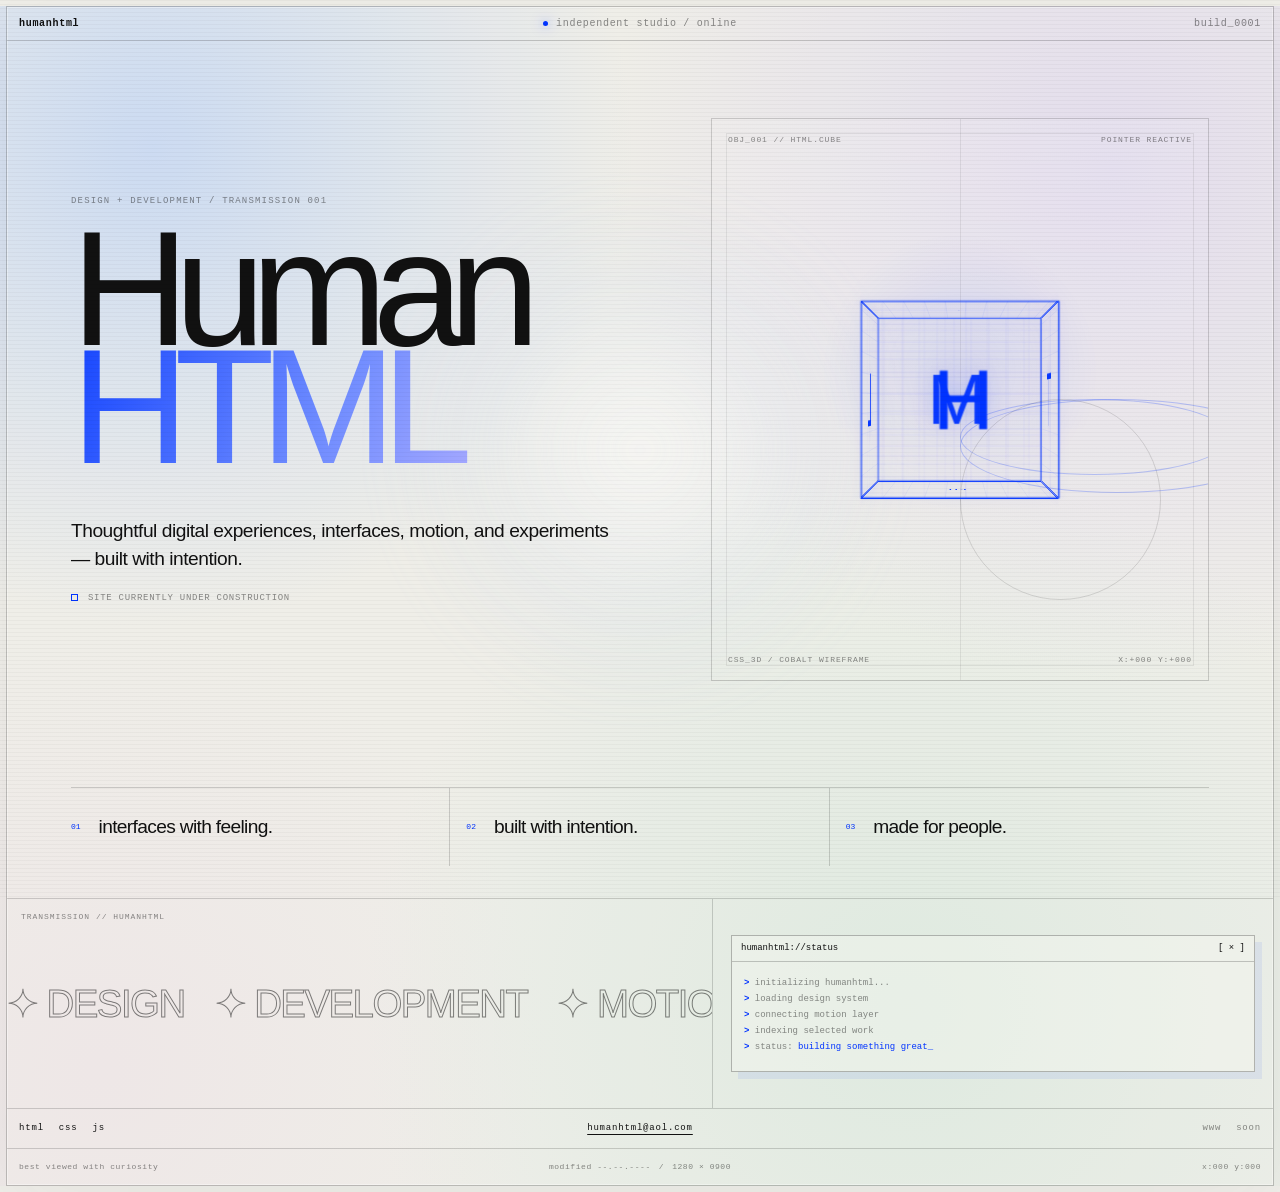
==== index.html @ f994188f "Initial HumanHTML coming soon site" ====
<!DOCTYPE html>
<html lang="en">
<head>
  <meta charset="UTF-8">
  <meta name="viewport" content="width=device-width, initial-scale=1, viewport-fit=cover">
  <meta name="theme-color" content="#efeee8">
  <meta name="description" content="HumanHTML — interfaces with feeling. Coming soon.">
  <title>HumanHTML — Coming Soon</title>
  <link rel="stylesheet" href="style.css">
</head>
<body>
  <div class="cursor-glow" id="cursorGlow" aria-hidden="true"></div>
  <div class="scanlines" aria-hidden="true"></div>

  <main class="shell">
    <header class="topbar">
      <a href="#" class="wordmark">humanhtml</a>
      <div class="top-status"><i></i><span>independent studio / online</span></div>
      <span>build_0001</span>
    </header>

    <section class="hero">
      <div class="hero-copy">
        <p class="eyebrow">design + development / transmission 001</p>

        <h1>
          <span>Human</span>
          <span class="outline">HTML</span>
        </h1>

        <p class="intro">
          Thoughtful digital experiences, interfaces, motion,
          and experiments — built with intention.
        </p>

        <div class="construction">
          <span class="blink"></span>
          <span>site currently under construction</span>
        </div>
      </div>

      <div class="object-panel" id="objectPanel">
        <div class="panel-meta panel-top">
          <span>OBJ_001 // HTML.CUBE</span>
          <span>pointer reactive</span>
        </div>

        <div class="cube-scene">
          <div class="cube-rig" id="cubeRig">
            <div class="cube">
              <div class="face front"><span>H</span></div>
              <div class="face right"><span>T</span></div>
              <div class="face back"><span>M</span></div>
              <div class="face left"><span>L</span></div>
              <div class="face top"><span>+</span></div>
              <div class="face bottom"><span>01</span></div>
            </div>

            <div class="orbit orbit-a"></div>
            <div class="orbit orbit-b"></div>
            <div class="orbit orbit-c"></div>
          </div>
        </div>

        <div class="panel-meta panel-bottom">
          <span>css_3d / cobalt wireframe</span>
          <span id="objectReadout">x:+000 y:+000</span>
        </div>
      </div>

      <div class="principles">
        <div><small>01</small><span>interfaces with feeling.</span></div>
        <div><small>02</small><span>built with intention.</span></div>
        <div><small>03</small><span>made for people.</span></div>
      </div>
    </section>

    <section class="lower-grid">
      <div class="ticker" aria-hidden="true">
        <div class="ticker-track">
          <span>✦ DESIGN</span><span>✦ DEVELOPMENT</span><span>✦ MOTION</span><span>✦ EDITORIAL</span><span>✦ EXPERIMENTS</span><span>✦ BUILT BY HAND</span>
          <span>✦ DESIGN</span><span>✦ DEVELOPMENT</span><span>✦ MOTION</span><span>✦ EDITORIAL</span><span>✦ EXPERIMENTS</span><span>✦ BUILT BY HAND</span>
        </div>
      </div>

      <div class="terminal">
        <div class="terminal-bar"><span>humanhtml://status</span><span>[ × ]</span></div>
        <div class="terminal-body">
          <p><b>&gt;</b> initializing humanhtml...</p>
          <p><b>&gt;</b> loading design system</p>
          <p><b>&gt;</b> connecting motion layer</p>
          <p><b>&gt;</b> indexing selected work</p>
          <p><b>&gt;</b> status: <em>building something great_</em></p>
        </div>
      </div>
    </section>

    <nav class="utility" aria-label="site utility">
      <div><span>html</span><span>css</span><span>js</span></div>
      <a href="mailto:humanhtml@aol.com">humanhtml@aol.com</a>
      <div class="utility-right"><span>www</span><span>soon</span></div>
    </nav>

    <footer>
      <span>best viewed with curiosity</span>
      <span class="footer-center"><span id="modified">modified --.--.----</span> / <span id="viewport">0000 × 0000</span></span>
      <span id="coords">x:000 y:000</span>
    </footer>
  </main>

  <script src="script.js"></script>
</body>
</html>
---- style.css ----
:root {
  --paper: #efeee8;
  --ink: #111111;
  --blue: #0033ff;
  --line: rgba(17,17,17,.18);
  --soft-line: rgba(17,17,17,.08);
  --muted: rgba(17,17,17,.48);
}

* { box-sizing: border-box; margin: 0; padding: 0; }
html { background: var(--paper); }
body {
  min-height: 100svh;
  color: var(--ink);
  font-family: Arial, Helvetica, sans-serif;
  background:
    radial-gradient(circle at 12% 12%, rgba(190,211,245,.75), transparent 30rem),
    radial-gradient(circle at 87% 14%, rgba(217,207,240,.6), transparent 32rem),
    radial-gradient(circle at 71% 85%, rgba(208,231,216,.58), transparent 34rem),
    radial-gradient(circle at 8% 90%, rgba(236,214,228,.30), transparent 28rem),
    var(--paper);
  overflow-x: hidden;
}
a { color: inherit; }
::selection { background: var(--blue); color: white; }

.scanlines {
  position: fixed; inset: 0; z-index: 50; pointer-events: none; opacity: .045;
  background: repeating-linear-gradient(to bottom, rgba(0,0,0,.65) 0 1px, transparent 1px 4px);
}
.cursor-glow {
  position: fixed; z-index: 0; left: 50%; top: 50%; width: 32rem; height: 32rem;
  transform: translate(-50%, -50%); border-radius: 50%; pointer-events: none;
  background: radial-gradient(circle, rgba(255,255,255,.72), rgba(190,215,255,.15) 45%, transparent 72%);
  filter: blur(28px); opacity: .7;
}

.shell {
  position: relative; z-index: 1; margin: 6px; min-height: calc(100svh - 12px);
  border: 1px solid rgba(17,17,17,.24); background: rgba(255,255,255,.04);
  box-shadow: inset 0 0 0 1px rgba(255,255,255,.34), 0 20px 80px rgba(30,40,70,.05);
}

.topbar, .utility, footer, .eyebrow, .construction, .panel-meta, .terminal {
  font-family: "Courier New", monospace;
}
.topbar {
  min-height: 34px; display: grid; grid-template-columns: 1fr auto 1fr; align-items: center;
  padding: 0 12px; border-bottom: 1px solid var(--line); font-size: 10px; letter-spacing: .07em;
}
.wordmark { width: max-content; font-weight: 700; text-decoration: none; }
.topbar > :last-child { justify-self: end; color: var(--muted); }
.top-status { display: flex; align-items: center; gap: 8px; color: var(--muted); }
.top-status i { width: 5px; height: 5px; border-radius: 50%; background: var(--blue); box-shadow: 0 0 12px rgba(0,51,255,.6); }

.hero {
  position: relative; padding: clamp(3rem,6vw,6rem) clamp(1.2rem,5vw,5rem) 2rem;
  border-bottom: 1px solid var(--line); display: grid;
  grid-template-columns: minmax(0,1.05fr) minmax(22rem,.95fr); gap: clamp(2.5rem,7vw,8rem);
}
.hero-copy { align-self: center; }
.eyebrow { margin-bottom: 1.5rem; color: var(--muted); font-size: 9px; letter-spacing: .13em; text-transform: uppercase; }
h1 { display: flex; flex-direction: column; width: max-content; max-width: 100%; font-size: clamp(5.2rem,12.8vw,13.5rem); font-weight: 400; line-height: .72; letter-spacing: -.09em; }
h1 .outline {
  color: transparent;

  background:
    linear-gradient(
      115deg,
      #1747ff 0%,
      #6f8cff 28%,
      #b9b3ff 52%,
      #d9bfe8 73%,
      #9bc9ff 100%
    );

  background-size: 200% 200%;

  -webkit-background-clip: text;
  background-clip: text;

  -webkit-text-fill-color: transparent;

  animation: htmlGradient 8s ease-in-out infinite;
}

@keyframes htmlGradient {
  0% {
    background-position: 0% 50%;
  }

  50% {
    background-position: 100% 50%;
  }

  100% {
    background-position: 0% 50%;
  }
}
.intro { max-width: 34rem; margin-top: clamp(2rem,4vw,3.6rem); font-size: clamp(1rem,1.5vw,1.35rem); line-height: 1.45; letter-spacing: -.025em; }
.construction { display: flex; align-items: center; gap: 10px; margin-top: 1.25rem; color: var(--muted); font-size: 9px; letter-spacing: .08em; text-transform: uppercase; }
.blink { width: 7px; height: 7px; border: 1px solid var(--blue); animation: blink 1.25s steps(1) infinite; }
@keyframes blink { 50% { background: var(--blue); } }

.object-panel {
  position: relative; min-height: clamp(25rem,44vw,37rem); display: grid; place-items: center;
  border: 1px solid var(--line); overflow: hidden;
  background: linear-gradient(rgba(255,255,255,.09), rgba(255,255,255,.015)), radial-gradient(circle at 50% 45%, rgba(0,51,255,.10), transparent 35%);
}
.object-panel::before { content: ""; position: absolute; inset: 14px; border: 1px solid var(--soft-line); }
.object-panel::after { content: ""; position: absolute; top: 0; bottom: 0; left: 50%; width: 1px; background: var(--soft-line); }
.panel-meta { position: absolute; z-index: 5; left: 16px; right: 16px; display: flex; justify-content: space-between; color: var(--muted); font-size: 8px; letter-spacing: .11em; text-transform: uppercase; }
.panel-top { top: 16px; }
.panel-bottom { bottom: 16px; }

.cube-scene { width: clamp(15rem,27vw,23rem); aspect-ratio: 1; display: grid; place-items: center; perspective: 950px; position: relative; z-index: 4; }
.cube-rig { --cube: clamp(9rem,14vw,12rem); position: relative; width: var(--cube); height: var(--cube); transform-style: preserve-3d; transition: transform .18s ease-out; }
.cube { position: absolute; inset: 0; transform-style: preserve-3d; animation: cubeSpin 15s linear infinite; }
.face {
  position: absolute; width: 100%; height: 100%; display: grid; place-items: center;
  border: 1px solid var(--blue); color: var(--blue); backface-visibility: visible;
  background:
    repeating-linear-gradient(0deg, transparent 0 18px, rgba(0,51,255,.055) 18px 19px),
    repeating-linear-gradient(90deg, transparent 0 18px, rgba(0,51,255,.055) 18px 19px),
    rgba(255,255,255,.035);
  box-shadow: inset 0 0 28px rgba(0,51,255,.035), 0 0 16px rgba(0,51,255,.035);
}
.face span { font-size: clamp(3.1rem,6vw,5.6rem); font-weight: 400; line-height: 1; letter-spacing: -.08em; text-shadow: 0 0 22px rgba(0,51,255,.15); }
.front  { transform: rotateY(0deg) translateZ(calc(var(--cube) / 2)); }
.right  { transform: rotateY(90deg) translateZ(calc(var(--cube) / 2)); }
.back   { transform: rotateY(180deg) translateZ(calc(var(--cube) / 2)); }
.left   { transform: rotateY(-90deg) translateZ(calc(var(--cube) / 2)); }
.top    { transform: rotateX(90deg) translateZ(calc(var(--cube) / 2)); }
.bottom { transform: rotateX(-90deg) translateZ(calc(var(--cube) / 2)); }
.top span, .bottom span { font: 1rem/1 "Courier New", monospace; letter-spacing: .1em; }
@keyframes cubeSpin {
  0%   { transform: rotateX(-16deg) rotateY(0deg) rotateZ(1deg); }
  25%  { transform: rotateX(12deg) rotateY(90deg) rotateZ(-2deg); }
  50%  { transform: rotateX(-9deg) rotateY(180deg) rotateZ(2deg); }
  75%  { transform: rotateX(16deg) rotateY(270deg) rotateZ(-1deg); }
  100% { transform: rotateX(-16deg) rotateY(360deg) rotateZ(1deg); }
}
.orbit { position: absolute; left: 50%; top: 50%; border: 1px solid rgba(0,51,255,.24); border-radius: 50%; pointer-events: none; }
.orbit-a { width: 175%; height: 52%; animation: orbitA 9s linear infinite; }
.orbit-b { width: 150%; height: 42%; animation: orbitB 13s linear infinite reverse; }
.orbit-c { width: 112%; height: 112%; border-color: rgba(17,17,17,.13); animation: orbitC 16s linear infinite; }
@keyframes orbitA { from { transform: translate(-50%,-50%) rotateZ(-13deg) rotateX(68deg) rotate(0); } to { transform: translate(-50%,-50%) rotateZ(-13deg) rotateX(68deg) rotate(360deg); } }
@keyframes orbitB { from { transform: translate(-50%,-50%) rotateZ(58deg) rotateX(74deg) rotate(0); } to { transform: translate(-50%,-50%) rotateZ(58deg) rotateX(74deg) rotate(360deg); } }
@keyframes orbitC { from { transform: translate(-50%,-50%) rotateY(70deg) rotate(0); } to { transform: translate(-50%,-50%) rotateY(70deg) rotate(360deg); } }

.principles { grid-column: 1 / -1; display: grid; grid-template-columns: repeat(3,1fr); margin-top: 1rem; border-top: 1px solid var(--line); }
.principles > div { min-height: 78px; display: grid; grid-template-columns: auto 1fr; align-items: center; gap: 18px; padding: 14px 16px; border-right: 1px solid var(--line); }
.principles > div:first-child { padding-left: 0; }
.principles > div:last-child { border-right: 0; }
.principles small { color: var(--blue); font: 8px/1 "Courier New", monospace; }
.principles span { font-size: clamp(1rem,1.5vw,1.3rem); letter-spacing: -.035em; }

.lower-grid { display: grid; grid-template-columns: 1fr minmax(22rem,35rem); min-height: 210px; border-bottom: 1px solid var(--line); }
.ticker { position: relative; display: flex; align-items: center; overflow: hidden; border-right: 1px solid var(--line); }
.ticker::before { content: "TRANSMISSION // HUMANHTML"; position: absolute; top: 14px; left: 14px; color: var(--muted); font: 8px/1 "Courier New", monospace; letter-spacing: .12em; }
.ticker-track { width: max-content; display: flex; gap: 30px; white-space: nowrap; color: transparent; -webkit-text-stroke: 1px rgba(17,17,17,.52); font-size: clamp(1.8rem,3vw,3.5rem); letter-spacing: -.04em; animation: ticker 24s linear infinite; }
@keyframes ticker { to { transform: translateX(-50%); } }
.terminal { margin: 18px; align-self: center; border: 1px solid rgba(17,17,17,.28); background: rgba(247,247,242,.38); box-shadow: 7px 7px 0 rgba(0,51,255,.07); font-size: 9px; }
.terminal-bar { min-height: 26px; display: flex; align-items: center; justify-content: space-between; padding: 0 9px; border-bottom: 1px solid rgba(17,17,17,.22); }
.terminal-body { padding: 13px 12px 15px; line-height: 1.8; color: var(--muted); }
.terminal-body b, .terminal-body em { color: var(--blue); font-style: normal; }

.utility { min-height: 40px; display: grid; grid-template-columns: 1fr auto 1fr; align-items: center; gap: 20px; padding: 0 12px; border-bottom: 1px solid var(--line); font-size: 9px; letter-spacing: .09em; }
.utility > div { display: flex; gap: 15px; }
.utility > a { justify-self: center; text-underline-offset: 4px; }
.utility-right { justify-self: end; color: var(--muted); }
footer { min-height: 36px; display: grid; grid-template-columns: 1fr auto 1fr; align-items: center; padding: 0 12px; color: var(--muted); font-size: 8px; letter-spacing: .07em; }
.footer-center { display: flex; gap: 8px; }
#coords { justify-self: end; }

@media (max-width: 920px) {
  .hero { grid-template-columns: 1fr; }
  .object-panel { min-height: 28rem; }
  .lower-grid { grid-template-columns: 1fr; }
  .ticker { min-height: 150px; border-right: 0; border-bottom: 1px solid var(--line); }
}

@media (max-width: 680px) {
  .shell { margin: 4px; min-height: calc(100svh - 8px); }
  .topbar { grid-template-columns: 1fr auto; }
  .top-status { display: none; }
  .hero { padding: 3.4rem 14px 1rem; }
  h1 { font-size: clamp(4rem,23vw,7rem); line-height: .75; letter-spacing: -.075em; }
  .object-panel { min-height: 24rem; }
  .cube-rig { --cube: 8rem; }
  .cube-scene { width: 14rem; }
  .principles { grid-template-columns: 1fr; }
  .principles > div, .principles > div:first-child { min-height: 58px; padding: 12px 0; border-right: 0; border-bottom: 1px solid var(--line); }
  .principles > div:last-child { border-bottom: 0; }
  .utility { grid-template-columns: 1fr auto; }
  .utility-right { display: none !important; }
  footer { grid-template-columns: 1fr auto; }
  .footer-center { display: none; }
  .cursor-glow { width: 22rem; height: 22rem; }
}

@media (prefers-reduced-motion: reduce) {
  *, *::before, *::after { animation-duration: .001ms !important; animation-iteration-count: 1 !important; transition-duration: .001ms !important; }
}
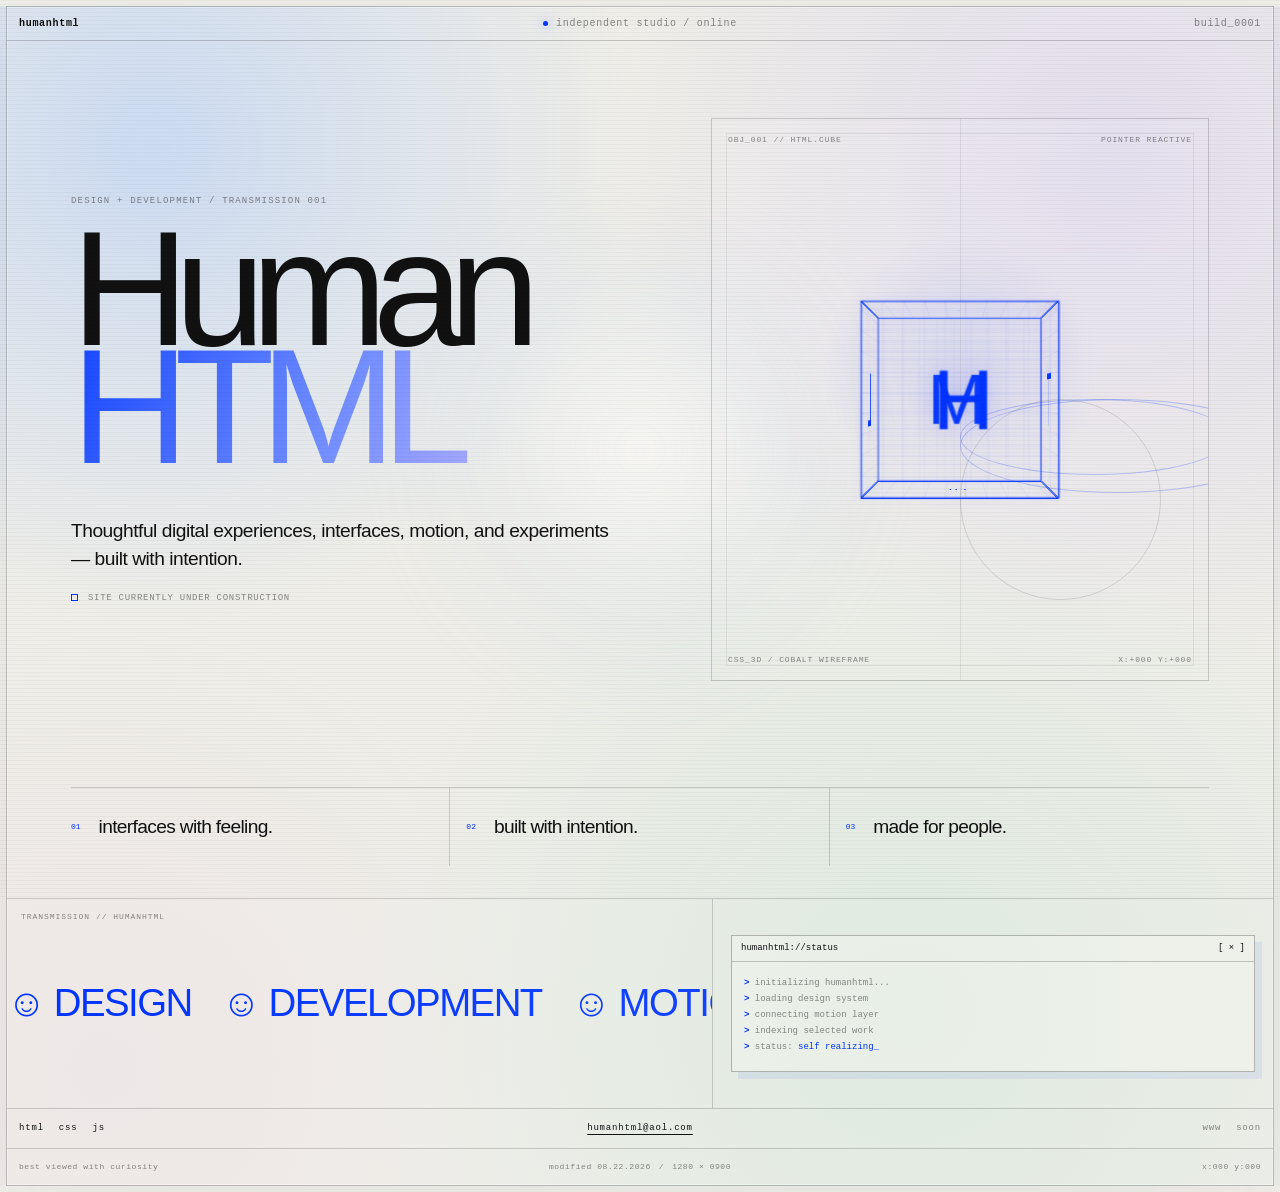
==== commit b9b19618: "changed direction of cube spin, changed color of ticker" ====
--- a/index.html
+++ b/index.html
@@ -78,8 +78,8 @@
     <section class="lower-grid">
       <div class="ticker" aria-hidden="true">
         <div class="ticker-track">
-          <span>✦ DESIGN</span><span>✦ DEVELOPMENT</span><span>✦ MOTION</span><span>✦ EDITORIAL</span><span>✦ EXPERIMENTS</span><span>✦ BUILT BY HAND</span>
-          <span>✦ DESIGN</span><span>✦ DEVELOPMENT</span><span>✦ MOTION</span><span>✦ EDITORIAL</span><span>✦ EXPERIMENTS</span><span>✦ BUILT BY HAND</span>
+          <span>&#9786; DESIGN</span><span>&#9786; DEVELOPMENT</span><span>&#9786; MOTION</span><span>&#9786; EDITORIAL</span><span>&#9786; EXPERIMENTS</span><span>&#9786; BUILT BY HAND</span>
+          <span>&#9786; DESIGN</span><span>&#9786; DEVELOPMENT</span><span>&#9786; MOTION</span><span>&#9786; EDITORIAL</span><span>&#9786; EXPERIMENTS</span><span>&#9786; BUILT BY HAND</span>
         </div>
       </div>
 
@@ -90,7 +90,10 @@
           <p><b>&gt;</b> loading design system</p>
           <p><b>&gt;</b> connecting motion layer</p>
           <p><b>&gt;</b> indexing selected work</p>
-          <p><b>&gt;</b> status: <em>building something great_</em></p>
+          <p>
+  <b>&gt;</b> status:
+  <em>self realizing<span class="blink-cursor">_</span></em>
+</p>
         </div>
       </div>
     </section>
@@ -103,7 +106,7 @@
 
     <footer>
       <span>best viewed with curiosity</span>
-      <span class="footer-center"><span id="modified">modified --.--.----</span> / <span id="viewport">0000 × 0000</span></span>
+      <span class="footer-center"><span id="modified">modified 08.22.2026</span> / <span id="viewport">0000 × 0000</span></span>
       <span id="coords">x:000 y:000</span>
     </footer>
   </main>
--- a/style.css
+++ b/style.css
@@ -134,11 +134,40 @@
 .bottom { transform: rotateX(-90deg) translateZ(calc(var(--cube) / 2)); }
 .top span, .bottom span { font: 1rem/1 "Courier New", monospace; letter-spacing: .1em; }
 @keyframes cubeSpin {
-  0%   { transform: rotateX(-16deg) rotateY(0deg) rotateZ(1deg); }
-  25%  { transform: rotateX(12deg) rotateY(90deg) rotateZ(-2deg); }
-  50%  { transform: rotateX(-9deg) rotateY(180deg) rotateZ(2deg); }
-  75%  { transform: rotateX(16deg) rotateY(270deg) rotateZ(-1deg); }
-  100% { transform: rotateX(-16deg) rotateY(360deg) rotateZ(1deg); }
+  0% {
+    transform:
+      rotateX(-16deg)
+      rotateY(0deg)
+      rotateZ(1deg);
+  }
+
+  25% {
+    transform:
+      rotateX(13deg)
+      rotateY(-90deg)
+      rotateZ(-2deg);
+  }
+
+  50% {
+    transform:
+      rotateX(-8deg)
+      rotateY(-180deg)
+      rotateZ(2deg);
+  }
+
+  75% {
+    transform:
+      rotateX(17deg)
+      rotateY(-270deg)
+      rotateZ(-1deg);
+  }
+
+  100% {
+    transform:
+      rotateX(-16deg)
+      rotateY(-360deg)
+      rotateZ(1deg);
+  }
 }
 .orbit { position: absolute; left: 50%; top: 50%; border: 1px solid rgba(0,51,255,.24); border-radius: 50%; pointer-events: none; }
 .orbit-a { width: 175%; height: 52%; animation: orbitA 9s linear infinite; }
@@ -158,7 +187,51 @@
 .lower-grid { display: grid; grid-template-columns: 1fr minmax(22rem,35rem); min-height: 210px; border-bottom: 1px solid var(--line); }
 .ticker { position: relative; display: flex; align-items: center; overflow: hidden; border-right: 1px solid var(--line); }
 .ticker::before { content: "TRANSMISSION // HUMANHTML"; position: absolute; top: 14px; left: 14px; color: var(--muted); font: 8px/1 "Courier New", monospace; letter-spacing: .12em; }
-.ticker-track { width: max-content; display: flex; gap: 30px; white-space: nowrap; color: transparent; -webkit-text-stroke: 1px rgba(17,17,17,.52); font-size: clamp(1.8rem,3vw,3.5rem); letter-spacing: -.04em; animation: ticker 24s linear infinite; }
+.ticker-track {
+  width: max-content;
+  display: flex;
+  gap: 30px;
+  white-space: nowrap;
+
+  font-size: clamp(1.8rem, 3vw, 3.5rem);
+  letter-spacing: -.04em;
+
+  background:
+    linear-gradient(
+      100deg,
+      #0033ff 0%,
+      #315cff 25%,
+      #8c9fff 50%,
+      #c4b9ef 72%,
+      #4c7cff 100%
+    );
+
+  background-size: 220% 100%;
+
+  -webkit-background-clip: text;
+  background-clip: text;
+
+  color: transparent;
+  -webkit-text-fill-color: transparent;
+  -webkit-text-stroke: 0;
+
+  animation:
+    ticker 24s linear infinite,
+    tickerGradient 9s ease-in-out infinite;
+}
+@keyframes tickerGradient {
+  0% {
+    background-position: 0% 50%;
+  }
+
+  50% {
+    background-position: 100% 50%;
+  }
+
+  100% {
+    background-position: 0% 50%;
+  }
+}
 @keyframes ticker { to { transform: translateX(-50%); } }
 .terminal { margin: 18px; align-self: center; border: 1px solid rgba(17,17,17,.28); background: rgba(247,247,242,.38); box-shadow: 7px 7px 0 rgba(0,51,255,.07); font-size: 9px; }
 .terminal-bar { min-height: 26px; display: flex; align-items: center; justify-content: space-between; padding: 0 9px; border-bottom: 1px solid rgba(17,17,17,.22); }
@@ -202,3 +275,17 @@
 @media (prefers-reduced-motion: reduce) {
   *, *::before, *::after { animation-duration: .001ms !important; animation-iteration-count: 1 !important; transition-duration: .001ms !important; }
 }
+
+.blink-cursor {
+  animation: blinkCursor 1s steps(1) infinite;
+}
+
+@keyframes blinkCursor {
+  0%, 49% {
+    opacity: 1;
+  }
+
+  50%, 100% {
+    opacity: 0;
+  }
+}
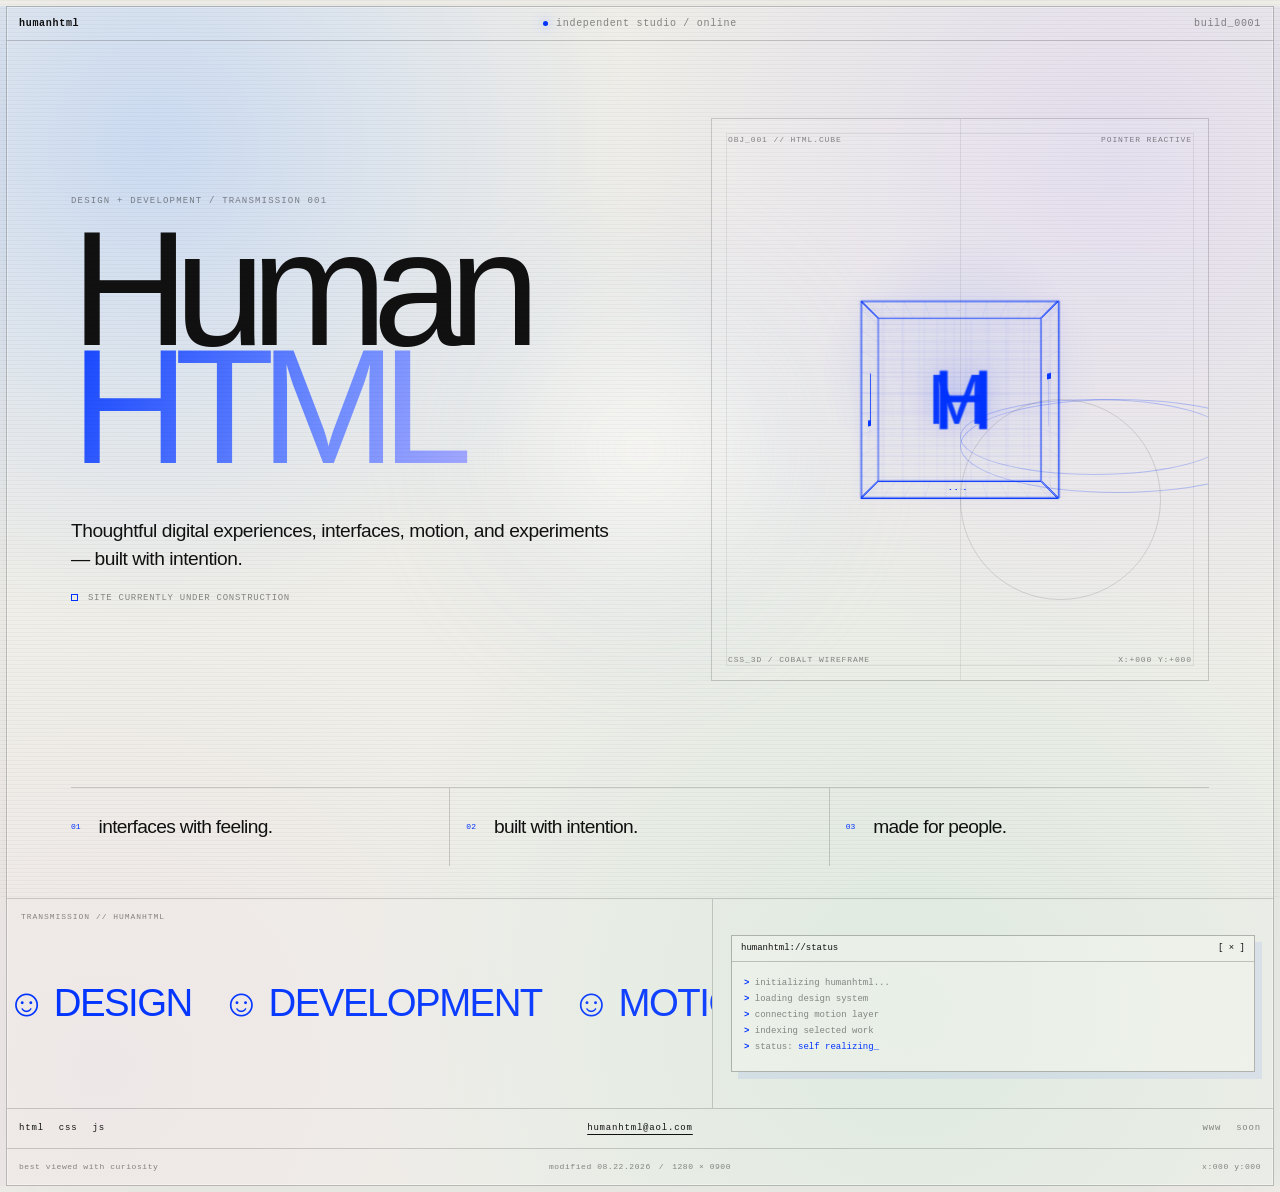
==== commit 69893638: "testing favicon" ====
--- a/index.html
+++ b/index.html
@@ -6,7 +6,16 @@
   <meta name="theme-color" content="#efeee8">
   <meta name="description" content="HumanHTML — interfaces with feeling. Coming soon.">
   <title>HumanHTML — Coming Soon</title>
+  <!--<link id="favicon" rel="icon" type="image/png"> -->
+  <link
+  rel="icon"
+  href="data:image/svg+xml,
+  <svg xmlns='http://www.w3.org/2000/svg' viewBox='0 0 100 100'>
+    <rect width='100' height='100' fill='%230033ff'/>
+  </svg>"
+>
   <link rel="stylesheet" href="style.css">
+  
 </head>
 <body>
   <div class="cursor-glow" id="cursorGlow" aria-hidden="true"></div>
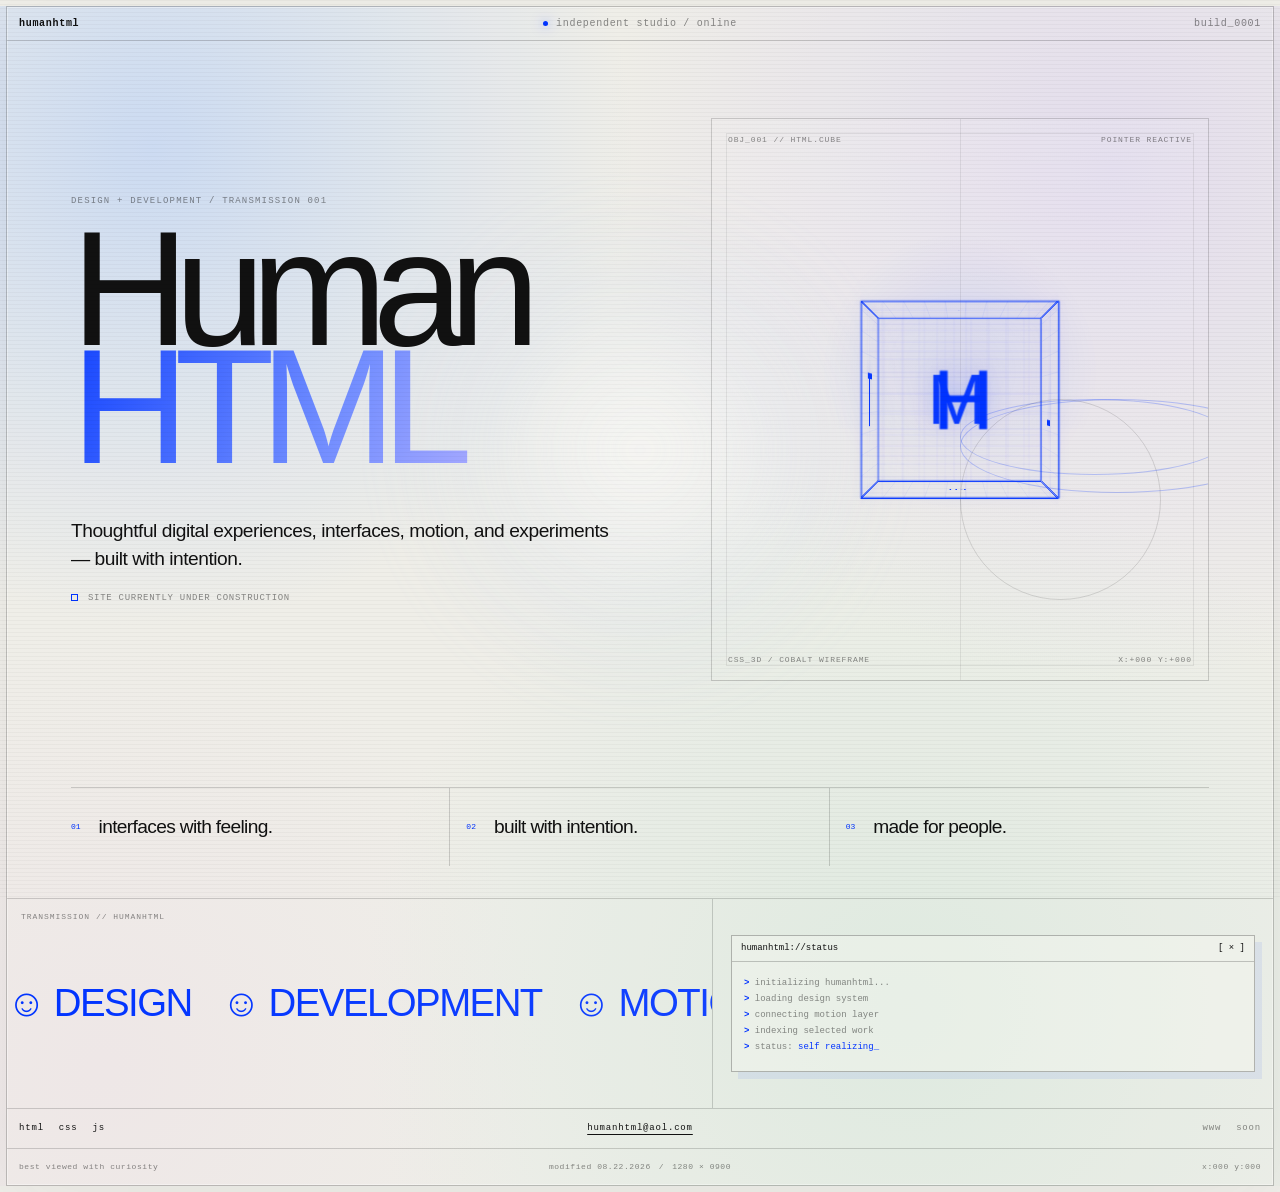
==== commit 21c89284: "cube letter order change" ====
--- a/index.html
+++ b/index.html
@@ -6,14 +6,20 @@
   <meta name="theme-color" content="#efeee8">
   <meta name="description" content="HumanHTML — interfaces with feeling. Coming soon.">
   <title>HumanHTML — Coming Soon</title>
-  <!--<link id="favicon" rel="icon" type="image/png"> -->
+
+
   <link
   rel="icon"
   href="data:image/svg+xml,
   <svg xmlns='http://www.w3.org/2000/svg' viewBox='0 0 100 100'>
-    <rect width='100' height='100' fill='%230033ff'/>
+    <g fill='none' stroke='%230033ff' stroke-width='6' stroke-linejoin='round'>
+      <path d='M28 28 L58 18 L78 36 L48 47 Z'/>
+      <path d='M28 28 L28 62 L48 82 L48 47'/>
+      <path d='M48 47 L78 36 L78 68 L48 82'/>
+    </g>
   </svg>"
 >
+  
   <link rel="stylesheet" href="style.css">
   
 </head>
@@ -58,9 +64,9 @@
           <div class="cube-rig" id="cubeRig">
             <div class="cube">
               <div class="face front"><span>H</span></div>
-              <div class="face right"><span>T</span></div>
+              <div class="face right"><span>L</span></div>
               <div class="face back"><span>M</span></div>
-              <div class="face left"><span>L</span></div>
+              <div class="face left"><span>T</span></div>
               <div class="face top"><span>+</span></div>
               <div class="face bottom"><span>01</span></div>
             </div>
--- a/style.css
+++ b/style.css
@@ -115,7 +115,7 @@
 
 .cube-scene { width: clamp(15rem,27vw,23rem); aspect-ratio: 1; display: grid; place-items: center; perspective: 950px; position: relative; z-index: 4; }
 .cube-rig { --cube: clamp(9rem,14vw,12rem); position: relative; width: var(--cube); height: var(--cube); transform-style: preserve-3d; transition: transform .18s ease-out; }
-.cube { position: absolute; inset: 0; transform-style: preserve-3d; animation: cubeSpin 15s linear infinite; }
+.cube { position: absolute; inset: 0; transform-style: preserve-3d; animation: cubeSpin 16s linear infinite reverse; }
 .face {
   position: absolute; width: 100%; height: 100%; display: grid; place-items: center;
   border: 1px solid var(--blue); color: var(--blue); backface-visibility: visible;
@@ -276,16 +276,3 @@
   *, *::before, *::after { animation-duration: .001ms !important; animation-iteration-count: 1 !important; transition-duration: .001ms !important; }
 }
 
-.blink-cursor {
-  animation: blinkCursor 1s steps(1) infinite;
-}
-
-@keyframes blinkCursor {
-  0%, 49% {
-    opacity: 1;
-  }
-
-  50%, 100% {
-    opacity: 0;
-  }
-}
